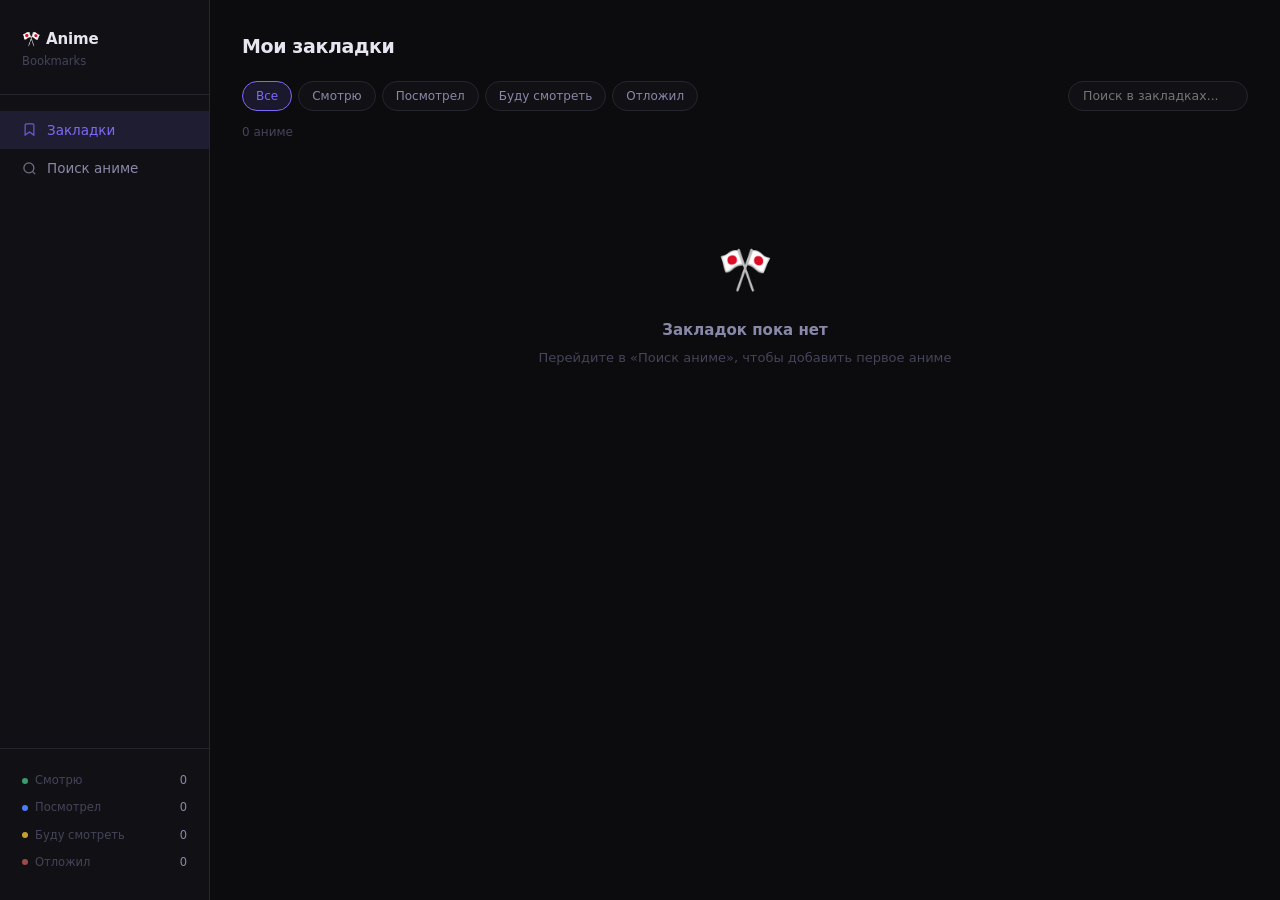
==== index.html @ b815ff3c "1.v2" ====
<!DOCTYPE html>
<html lang="ru">
<head>
  <meta charset="UTF-8" />
  <meta name="viewport" content="width=device-width, initial-scale=1.0" />
  <title>Anime Bookmarks</title>
  <link rel="stylesheet" href="./styles.css" />
</head>
<body>

<div class="layout">

  <!-- ── Sidebar ───────────────────────────────────────── -->
  <aside class="sidebar">
    <div class="sidebar-logo">
      <h1>🎌 Anime</h1>
      <span>Bookmarks</span>
    </div>

    <button class="nav-btn" data-page="bookmarks" onclick="switchPage('bookmarks')">
      <svg viewBox="0 0 24 24" fill="none" stroke="currentColor" stroke-width="2">
        <path d="M19 21l-7-5-7 5V5a2 2 0 0 1 2-2h10a2 2 0 0 1 2 2z"/>
      </svg>
      Закладки
    </button>

    <button class="nav-btn" data-page="search" onclick="switchPage('search')">
      <svg viewBox="0 0 24 24" fill="none" stroke="currentColor" stroke-width="2">
        <circle cx="11" cy="11" r="8"/>
        <path d="M21 21l-4.35-4.35"/>
      </svg>
      Поиск аниме
    </button>

    <div class="sidebar-stats" id="sidebar-stats">
      <div class="stat-row">
        <span class="stat-label"><span class="dot" style="background:var(--watching)"></span>Смотрю</span>
        <span class="stat-count" id="stat-watching">0</span>
      </div>
      <div class="stat-row">
        <span class="stat-label"><span class="dot" style="background:var(--completed)"></span>Посмотрел</span>
        <span class="stat-count" id="stat-completed">0</span>
      </div>
      <div class="stat-row">
        <span class="stat-label"><span class="dot" style="background:var(--plan)"></span>Буду смотреть</span>
        <span class="stat-count" id="stat-plan">0</span>
      </div>
      <div class="stat-row">
        <span class="stat-label"><span class="dot" style="background:var(--hold)"></span>Отложил</span>
        <span class="stat-count" id="stat-hold">0</span>
      </div>
    </div>
  </aside>

  <!-- ── Main ──────────────────────────────────────────── -->
  <main class="main">

    <!-- ── Bookmarks page ──────────────────────────────── -->
    <section class="page active" id="page-bookmarks">
      <h2 class="page-title">Мои закладки</h2>

      <!-- Status filter tabs -->
      <div class="chips" id="status-chips">
        <button class="chip active" data-status="all" onclick="filterStatus('all')">Все</button>
        <button class="chip" data-status="watching"  onclick="filterStatus('watching')">Смотрю</button>
        <button class="chip" data-status="completed" onclick="filterStatus('completed')">Посмотрел</button>
        <button class="chip" data-status="plan"      onclick="filterStatus('plan')">Буду смотреть</button>
        <button class="chip" data-status="hold"      onclick="filterStatus('hold')">Отложил</button>

        <div style="margin-left:auto">
          <input
            id="bm-search"
            type="text"
            placeholder="Поиск в закладках..."
            oninput="renderBookmarks()"
            style="background:var(--bg2);border:1px solid var(--border);border-radius:20px;padding:5px 14px;font-size:12.5px;outline:none;width:180px;color:var(--text);transition:border-color .15s"
            onfocus="this.style.borderColor='var(--accent)'"
            onblur="this.style.borderColor='var(--border)'"
          />
        </div>
      </div>

      <!-- Genre filter (filled dynamically) -->
      <div class="chips" id="bm-genre-chips" style="display:none">
        <span class="chips-label">Жанр:</span>
      </div>

      <div class="results-label" id="bm-count"></div>
      <div class="grid" id="bm-grid"></div>
    </section>

    <!-- ── Search page ─────────────────────────────────── -->
    <section class="page" id="page-search">
      <h2 class="page-title">Поиск аниме</h2>

      <div class="search-wrap">
        <input
          id="search-input"
          class="search-input"
          type="text"
          placeholder="Введите название аниме..."
          oninput="onSearchInput()"
        />
        <button class="search-clear" id="search-clear" onclick="clearSearch()">×</button>
      </div>

      <!-- Genre chips -->
      <div class="chips">
        <span class="chips-label">Жанр:</span>
        <button class="chip" data-gid="1"  onclick="toggleGenre(1,  'Action')">Action</button>
        <button class="chip" data-gid="2"  onclick="toggleGenre(2,  'Adventure')">Adventure</button>
        <button class="chip" data-gid="4"  onclick="toggleGenre(4,  'Comedy')">Comedy</button>
        <button class="chip" data-gid="8"  onclick="toggleGenre(8,  'Drama')">Drama</button>
        <button class="chip" data-gid="10" onclick="toggleGenre(10, 'Fantasy')">Fantasy</button>
        <button class="chip" data-gid="14" onclick="toggleGenre(14, 'Horror')">Horror</button>
        <button class="chip" data-gid="22" onclick="toggleGenre(22, 'Romance')">Romance</button>
        <button class="chip" data-gid="24" onclick="toggleGenre(24, 'Sci-Fi')">Sci-Fi</button>
        <button class="chip" data-gid="36" onclick="toggleGenre(36, 'Slice of Life')">Slice of Life</button>
        <button class="chip" data-gid="37" onclick="toggleGenre(37, 'Supernatural')">Supernatural</button>
        <button class="chip" data-gid="7"  onclick="toggleGenre(7,  'Mystery')">Mystery</button>
        <button class="chip" data-gid="40" onclick="toggleGenre(40, 'Psychological')">Psychological</button>
      </div>

      <div class="results-label" id="search-label">Топ аниме</div>
      <div class="grid" id="search-grid"></div>

      <div class="load-more" id="load-more-wrap" style="display:none">
        <button class="btn-more" onclick="loadMore()">Загрузить ещё</button>
      </div>
    </section>

  </main>
</div>

<!-- Toast container -->
<div class="toast-wrap" id="toast-wrap"></div>

<!-- ── Script ──────────────────────────────────────────────── -->
<script>
/* ═══════════════════════════════════════════
   STATE
═══════════════════════════════════════════ */
const DB_KEY = 'anime_bookmarks_v1';

let bookmarks = {};        // { [mal_id]: { ...anime, status } }
let currentPage = 'bookmarks';

// Search state
let searchQuery   = '';
let activeGenreId = null;
let activeGenreName = '';
let searchPage    = 1;
let searchHasMore = false;
let searchDebounce = null;

// Bookmarks filter
let bmStatus = 'all';
let bmGenre  = '';

/* ═══════════════════════════════════════════
   DB (localStorage)
═══════════════════════════════════════════ */
function loadDB() {
  try {
    bookmarks = JSON.parse(localStorage.getItem(DB_KEY)) || {};
  } catch {
    bookmarks = {};
  }
}

function saveDB() {
  localStorage.setItem(DB_KEY, JSON.stringify(bookmarks));
  updateStats();
}

/* ═══════════════════════════════════════════
   STATS
═══════════════════════════════════════════ */
function updateStats() {
  const counts = { watching: 0, completed: 0, plan: 0, hold: 0 };
  Object.values(bookmarks).forEach(b => {
    if (counts[b.status] !== undefined) counts[b.status]++;
  });
  document.getElementById('stat-watching').textContent  = counts.watching;
  document.getElementById('stat-completed').textContent = counts.completed;
  document.getElementById('stat-plan').textContent      = counts.plan;
  document.getElementById('stat-hold').textContent      = counts.hold;
}

/* ═══════════════════════════════════════════
   PAGE ROUTING
═══════════════════════════════════════════ */
function switchPage(page) {
  currentPage = page;
  document.querySelectorAll('.page').forEach(el => el.classList.remove('active'));
  document.getElementById('page-' + page).classList.add('active');

  document.querySelectorAll('.nav-btn').forEach(btn => {
    btn.classList.toggle('active', btn.dataset.page === page);
  });

  if (page === 'bookmarks') renderBookmarks();
  if (page === 'search')    { if (!document.getElementById('search-grid').children.length) fetchSearch(true); }
}

/* ═══════════════════════════════════════════
   JIKAN API
═══════════════════════════════════════════ */
const JIKAN = 'https://api.jikan.moe/v4';

async function jikanFetch(url) {
  const res = await fetch(url);
  if (!res.ok) throw new Error('API error');
  return res.json();
}

function normalizeAnime(a) {
  return {
    mal_id:  a.mal_id,
    title:   a.title,
    title_jp: a.title_japanese || '',
    image:   a.images?.jpg?.large_image_url || a.images?.jpg?.image_url || '',
    synopsis: a.synopsis || '',
    score:   a.score,
    episodes: a.episodes,
    year:    a.year || a.aired?.prop?.from?.year || null,
    genres:  (a.genres || []).map(g => g.name),
  };
}

async function fetchSearch(reset = false) {
  if (reset) {
    searchPage = 1;
    document.getElementById('search-grid').innerHTML = '<div class="loader">Загрузка...</div>';
  }

  let url;
  if (searchQuery.trim()) {
    url = `${JIKAN}/anime?q=${encodeURIComponent(searchQuery)}&page=${searchPage}&limit=20&sfw`;
    document.getElementById('search-label').textContent = `Результаты для «${searchQuery}»`;
  } else if (activeGenreId) {
    url = `${JIKAN}/anime?genres=${activeGenreId}&page=${searchPage}&limit=20&order_by=score&sort=desc`;
    document.getElementById('search-label').textContent = `Жанр: ${activeGenreName}`;
  } else {
    url = `${JIKAN}/top/anime?page=${searchPage}&limit=20`;
    document.getElementById('search-label').textContent = 'Топ аниме';
  }

  try {
    const data = await jikanFetch(url);
    const items = (data.data || []).map(normalizeAnime);
    searchHasMore = data.pagination?.has_next_page || false;

    if (reset) {
      document.getElementById('search-grid').innerHTML = '';
    }

    renderSearchResults(items);
    document.getElementById('load-more-wrap').style.display = searchHasMore ? 'flex' : 'none';
  } catch (err) {
    document.getElementById('search-grid').innerHTML = '<div class="empty"><div class="empty-icon">⚠️</div><h3>Ошибка загрузки</h3><p>Проверьте интернет-соединение</p></div>';
  }
}

function loadMore() {
  searchPage++;
  fetchSearch(false);
}

/* ═══════════════════════════════════════════
   SEARCH CONTROLS
═══════════════════════════════════════════ */
function onSearchInput() {
  const val = document.getElementById('search-input').value;
  searchQuery = val;
  document.getElementById('search-clear').classList.toggle('visible', !!val);

  // Clear genre when typing
  if (val && activeGenreId) {
    activeGenreId = null;
    document.querySelectorAll('.chip[data-gid]').forEach(c => c.classList.remove('active'));
  }

  clearTimeout(searchDebounce);
  searchDebounce = setTimeout(() => fetchSearch(true), 420);
}

function clearSearch() {
  searchQuery = '';
  document.getElementById('search-input').value = '';
  document.getElementById('search-clear').classList.remove('visible');
  fetchSearch(true);
}

function toggleGenre(id, name) {
  if (activeGenreId === id) {
    activeGenreId = null;
    activeGenreName = '';
    document.querySelector(`.chip[data-gid="${id}"]`).classList.remove('active');
  } else {
    if (activeGenreId) {
      document.querySelector(`.chip[data-gid="${activeGenreId}"]`)?.classList.remove('active');
    }
    activeGenreId = id;
    activeGenreName = name;
    document.querySelector(`.chip[data-gid="${id}"]`).classList.add('active');
    searchQuery = '';
    document.getElementById('search-input').value = '';
    document.getElementById('search-clear').classList.remove('visible');
  }
  fetchSearch(true);
}

/* ═══════════════════════════════════════════
   RENDER: SEARCH RESULTS
═══════════════════════════════════════════ */
function renderSearchResults(items) {
  const grid = document.getElementById('search-grid');

  if (items.length === 0 && searchPage === 1) {
    grid.innerHTML = '<div class="empty"><div class="empty-icon">🔍</div><h3>Ничего не найдено</h3></div>';
    return;
  }

  items.forEach(anime => {
    const bm = bookmarks[anime.mal_id];
    grid.appendChild(buildCard(anime, bm?.status || null, 'search'));
  });
}

/* ═══════════════════════════════════════════
   RENDER: BOOKMARKS PAGE
═══════════════════════════════════════════ */
function renderBookmarks() {
  const query = document.getElementById('bm-search').value.toLowerCase().trim();
  let items = Object.values(bookmarks);

  if (bmStatus !== 'all') items = items.filter(b => b.status === bmStatus);
  if (bmGenre)            items = items.filter(b => b.genres?.includes(bmGenre));
  if (query)              items = items.filter(b => b.title?.toLowerCase().includes(query) || b.title_jp?.toLowerCase().includes(query));

  // Sort by added (newest first — object key insertion order)
  items = items.reverse();

  const grid = document.getElementById('bm-grid');
  grid.innerHTML = '';

  document.getElementById('bm-count').textContent = items.length + ' аниме';

  if (items.length === 0) {
    grid.innerHTML = `
      <div class="empty" style="grid-column:1/-1">
        <div class="empty-icon">🎌</div>
        <h3>Закладок пока нет</h3>
        <p>${bmStatus !== 'all' || query || bmGenre ? 'Ничего не найдено по фильтрам' : 'Перейдите в «Поиск аниме», чтобы добавить первое аниме'}</p>
      </div>`;
    return;
  }

  items.forEach(anime => {
    grid.appendChild(buildCard(anime, anime.status, 'bookmarks'));
  });

  // Update genre chips from bookmarks
  updateBmGenreChips();
}

function updateBmGenreChips() {
  const allGenres = new Set();
  Object.values(bookmarks).forEach(b => (b.genres || []).forEach(g => allGenres.add(g)));

  const wrap = document.getElementById('bm-genre-chips');
  if (!allGenres.size) { wrap.style.display = 'none'; return; }
  wrap.style.display = 'flex';

  // Clear old chips (keep label)
  wrap.querySelectorAll('.chip').forEach(c => c.remove());

  [...allGenres].sort().forEach(g => {
    const btn = document.createElement('button');
    btn.className = 'chip' + (bmGenre === g ? ' active' : '');
    btn.textContent = g;
    btn.onclick = () => {
      bmGenre = bmGenre === g ? '' : g;
      renderBookmarks();
    };
    wrap.appendChild(btn);
  });
}

function filterStatus(status) {
  bmStatus = status;
  document.querySelectorAll('#status-chips .chip').forEach(c => {
    c.classList.toggle('active', c.dataset.status === status);
  });
  renderBookmarks();
}

/* ═══════════════════════════════════════════
   CARD BUILDER
═══════════════════════════════════════════ */
function buildCard(anime, status, context) {
  const card = document.createElement('div');
  card.className = 'card';
  card.dataset.malId = anime.mal_id;

  // Image
  if (anime.image) {
    const img = document.createElement('img');
    img.className = 'card-img';
    img.src = anime.image;
    img.alt = anime.title;
    img.loading = 'lazy';
    card.appendChild(img);
  } else {
    const ph = document.createElement('div');
    ph.className = 'card-img-ph';
    ph.textContent = '🎌';
    card.appendChild(ph);
  }

  // Body
  const body = document.createElement('div');
  body.className = 'card-body';

  const title = document.createElement('div');
  title.className = 'card-title';
  title.textContent = anime.title;
  body.appendChild(title);

  const meta = document.createElement('div');
  meta.className = 'card-meta';
  if (anime.score) {
    const score = document.createElement('span');
    score.className = 'card-score';
    score.textContent = '★ ' + anime.score;
    meta.appendChild(score);
  }
  if (anime.episodes) {
    const ep = document.createElement('span');
    ep.className = 'card-ep';
    ep.textContent = anime.episodes + ' эп.';
    meta.appendChild(ep);
  }
  if (anime.year) {
    const yr = document.createElement('span');
    yr.className = 'card-ep';
    yr.textContent = anime.year;
    meta.appendChild(yr);
  }
  body.appendChild(meta);

  if (anime.genres?.length) {
    const tags = document.createElement('div');
    tags.className = 'card-genres';
    anime.genres.slice(0, 3).forEach(g => {
      const tag = document.createElement('span');
      tag.className = 'genre-tag';
      tag.textContent = g;
      tags.appendChild(tag);
    });
    body.appendChild(tags);
  }

  card.appendChild(body);

  // Footer
  const footer = document.createElement('div');
  footer.className = 'card-footer';
  footer.appendChild(buildFooter(anime, status, context, footer));
  card.appendChild(footer);

  return card;
}

function buildFooter(anime, status, context, footerEl) {
  const frag = document.createDocumentFragment();

  if (!status) {
    // Not bookmarked → Add button
    const btn = document.createElement('button');
    btn.className = 'btn-add';
    btn.textContent = '+ Добавить';
    btn.onclick = () => {
      addBookmark(anime, 'plan');
      // Rebuild footer in place
      footerEl.innerHTML = '';
      footerEl.appendChild(buildFooter(anime, 'plan', context, footerEl));
      toast('Добавлено в «Буду смотреть»');
    };
    frag.appendChild(btn);
  } else {
    // Bookmarked → select + remove
    const sel = document.createElement('select');
    sel.className = 'status-select';
    sel.dataset.status = status;

    [
      ['watching',  'Смотрю'],
      ['completed', 'Посмотрел'],
      ['plan',      'Буду смотреть'],
      ['hold',      'Отложил'],
    ].forEach(([val, label]) => {
      const opt = document.createElement('option');
      opt.value = val;
      opt.textContent = label;
      if (val === status) opt.selected = true;
      sel.appendChild(opt);
    });

    sel.onchange = () => {
      setStatus(anime.mal_id, sel.value);
      sel.dataset.status = sel.value;
      toast('Статус обновлён');
      if (context === 'bookmarks') renderBookmarks();
    };

    const btnDel = document.createElement('button');
    btnDel.className = 'btn-remove';
    btnDel.textContent = '×';
    btnDel.title = 'Удалить';
    btnDel.onclick = () => {
      removeBookmark(anime.mal_id);
      footerEl.innerHTML = '';
      footerEl.appendChild(buildFooter(anime, null, context, footerEl));
      toast('Удалено из закладок');
      if (context === 'bookmarks') renderBookmarks();
    };

    frag.appendChild(sel);
    frag.appendChild(btnDel);
  }

  return frag;
}

/* ═══════════════════════════════════════════
   BOOKMARK CRUD
═══════════════════════════════════════════ */
function addBookmark(anime, status) {
  bookmarks[anime.mal_id] = { ...anime, status };
  saveDB();
}

function setStatus(malId, status) {
  if (bookmarks[malId]) {
    bookmarks[malId].status = status;
    saveDB();
  }
}

function removeBookmark(malId) {
  delete bookmarks[malId];
  saveDB();
}

/* ═══════════════════════════════════════════
   TOAST
═══════════════════════════════════════════ */
function toast(msg) {
  const wrap = document.getElementById('toast-wrap');
  const el = document.createElement('div');
  el.className = 'toast';
  el.textContent = msg;
  wrap.appendChild(el);
  setTimeout(() => el.remove(), 2400);
}

/* ═══════════════════════════════════════════
   INIT
═══════════════════════════════════════════ */
loadDB();
updateStats();
renderBookmarks();
switchPage('bookmarks');

// Kick off search page preload in background
setTimeout(() => fetchSearch(true), 200);
</script>
</body>
</html>
---- styles.css ----
/* ─── Reset ─────────────────────────────────────────────── */
*, *::before, *::after {
  box-sizing: border-box;
  margin: 0;
  padding: 0;
}

/* ─── Tokens ─────────────────────────────────────────────── */
:root {
  --bg:        #0c0c0f;
  --bg2:       #111115;
  --bg3:       #18181e;
  --bg4:       #202028;
  --border:    #26262f;
  --border2:   #32323e;
  --text:      #e6e6f0;
  --text2:     #8888a8;
  --text3:     #44445a;

  --accent:    #7c6af7;
  --accent-h:  #9580ff;
  --accent-d:  rgba(124,106,247,.13);

  --watching:  #3a9c6e;
  --completed: #4a7cf7;
  --plan:      #c4a030;
  --hold:      #9c4a4a;

  --r:  8px;
  --rs: 5px;
}

/* ─── Base ───────────────────────────────────────────────── */
html { font-size: 15px; }

body {
  background: var(--bg);
  color: var(--text);
  font-family: 'Inter', system-ui, -apple-system, sans-serif;
  line-height: 1.5;
  min-height: 100vh;
  -webkit-font-smoothing: antialiased;
}

button  { cursor: pointer; border: none; background: none; font: inherit; color: inherit; }
input, select { font: inherit; color: inherit; }
a { color: inherit; text-decoration: none; }

::-webkit-scrollbar       { width: 4px; }
::-webkit-scrollbar-track { background: var(--bg); }
::-webkit-scrollbar-thumb { background: var(--border2); border-radius: 2px; }

::selection { background: var(--accent-d); color: var(--accent-h); }

/* ─── Layout ─────────────────────────────────────────────── */
.layout {
  display: flex;
  min-height: 100vh;
}

/* ─── Sidebar ────────────────────────────────────────────── */
.sidebar {
  width: 210px;
  flex-shrink: 0;
  background: var(--bg2);
  border-right: 1px solid var(--border);
  display: flex;
  flex-direction: column;
  padding: 28px 0 24px;
  position: sticky;
  top: 0;
  height: 100vh;
  overflow-y: auto;
}

.sidebar-logo {
  padding: 0 22px 24px;
  border-bottom: 1px solid var(--border);
  margin-bottom: 16px;
}

.sidebar-logo h1 {
  font-size: 15px;
  font-weight: 700;
  letter-spacing: -0.01em;
}

.sidebar-logo span {
  font-size: 11.5px;
  color: var(--text3);
  display: block;
  margin-top: 2px;
}

/* Nav buttons */
.nav-btn {
  display: flex;
  align-items: center;
  gap: 10px;
  width: 100%;
  text-align: left;
  padding: 9px 22px;
  font-size: 13.5px;
  color: var(--text2);
  border-radius: 0;
  transition: color .12s, background .12s;
}
.nav-btn:hover {
  color: var(--text);
  background: var(--bg3);
}
.nav-btn.active {
  color: var(--accent);
  background: var(--accent-d);
}
.nav-btn svg {
  width: 15px;
  height: 15px;
  flex-shrink: 0;
  opacity: .8;
}

/* Stats block */
.sidebar-stats {
  margin-top: auto;
  padding: 18px 22px 0;
  border-top: 1px solid var(--border);
}

.stat-row {
  display: flex;
  justify-content: space-between;
  align-items: center;
  padding: 5px 0;
}

.stat-label {
  display: flex;
  align-items: center;
  gap: 7px;
  font-size: 11.5px;
  color: var(--text3);
}

.dot {
  width: 6px;
  height: 6px;
  border-radius: 50%;
  flex-shrink: 0;
}

.stat-count {
  font-size: 11.5px;
  color: var(--text2);
  font-variant-numeric: tabular-nums;
}

/* ─── Main content ───────────────────────────────────────── */
.main {
  flex: 1;
  min-width: 0;
  overflow-y: auto;
}

.page {
  padding: 32px 32px 48px;
  max-width: 1160px;
  display: none;
}

.page.active { display: block; }

.page-title {
  font-size: 19px;
  font-weight: 700;
  letter-spacing: -0.02em;
  margin-bottom: 20px;
}

/* ─── Search bar ─────────────────────────────────────────── */
.search-wrap {
  position: relative;
  margin-bottom: 14px;
}

.search-input {
  width: 100%;
  background: var(--bg2);
  border: 1px solid var(--border);
  border-radius: var(--r);
  padding: 10px 40px 10px 14px;
  font-size: 14px;
  color: var(--text);
  outline: none;
  transition: border-color .15s;
}

.search-input::placeholder { color: var(--text3); }
.search-input:focus { border-color: var(--accent); }

.search-clear {
  position: absolute;
  right: 12px;
  top: 50%;
  transform: translateY(-50%);
  font-size: 20px;
  line-height: 1;
  color: var(--text3);
  display: none;
}

.search-clear:hover { color: var(--text2); }
.search-clear.visible { display: block; }

/* ─── Chips (genre / status filter) ─────────────────────── */
.chips {
  display: flex;
  flex-wrap: wrap;
  gap: 6px;
  margin-bottom: 12px;
  align-items: center;
}

.chips-label {
  font-size: 11.5px;
  color: var(--text3);
  margin-right: 4px;
}

.chip {
  font-size: 12px;
  padding: 5px 13px;
  border-radius: 20px;
  border: 1px solid var(--border);
  background: var(--bg2);
  color: var(--text2);
  transition: all .12s;
}

.chip:hover {
  border-color: var(--border2);
  color: var(--text);
}

.chip.active {
  background: var(--accent-d);
  border-color: var(--accent);
  color: var(--accent);
}

/* Status chips with colours */
.chip[data-status="watching"].active   { background: rgba(58,156,110,.12); border-color: var(--watching);  color: var(--watching); }
.chip[data-status="completed"].active  { background: rgba(74,124,247,.12); border-color: var(--completed); color: var(--completed); }
.chip[data-status="plan"].active       { background: rgba(196,160,48,.12); border-color: var(--plan);      color: var(--plan); }
.chip[data-status="hold"].active       { background: rgba(156,74,74,.12);  border-color: var(--hold);      color: var(--hold); }

/* ─── Grid ───────────────────────────────────────────────── */
.grid {
  display: grid;
  grid-template-columns: repeat(auto-fill, minmax(158px, 1fr));
  gap: 16px;
  margin-top: 16px;
}

/* ─── Anime Card ─────────────────────────────────────────── */
.card {
  background: var(--bg2);
  border: 1px solid var(--border);
  border-radius: var(--r);
  overflow: hidden;
  display: flex;
  flex-direction: column;
  transition: border-color .15s, transform .15s;
}

.card:hover {
  border-color: var(--border2);
  transform: translateY(-2px);
}

.card-img {
  width: 100%;
  aspect-ratio: 2/3;
  object-fit: cover;
  display: block;
  background: var(--bg3);
}

.card-img-ph {
  width: 100%;
  aspect-ratio: 2/3;
  background: var(--bg3);
  display: flex;
  align-items: center;
  justify-content: center;
  font-size: 34px;
  color: var(--text3);
}

.card-body {
  padding: 11px;
  flex: 1;
  display: flex;
  flex-direction: column;
  gap: 6px;
}

.card-title {
  font-size: 12.5px;
  font-weight: 600;
  line-height: 1.35;
  display: -webkit-box;
  -webkit-line-clamp: 2;
  -webkit-box-orient: vertical;
  overflow: hidden;
}

.card-meta {
  display: flex;
  align-items: center;
  gap: 7px;
  flex-wrap: wrap;
}

.card-score {
  font-size: 11.5px;
  color: #d4a040;
  font-weight: 600;
}

.card-ep {
  font-size: 11px;
  color: var(--text3);
}

.card-genres {
  display: flex;
  flex-wrap: wrap;
  gap: 4px;
}

.genre-tag {
  font-size: 10.5px;
  padding: 2px 7px;
  background: var(--bg3);
  border: 1px solid var(--border);
  border-radius: 20px;
  color: var(--text3);
}

.card-footer {
  padding: 9px 11px;
  border-top: 1px solid var(--border);
  display: flex;
  gap: 6px;
}

/* Add button */
.btn-add {
  flex: 1;
  padding: 7px 10px;
  background: var(--accent-d);
  color: var(--accent);
  border: 1px solid var(--accent);
  border-radius: var(--rs);
  font-size: 12px;
  font-weight: 500;
  transition: background .15s, color .15s;
}

.btn-add:hover {
  background: var(--accent);
  color: #fff;
}

/* Status select */
.status-select {
  flex: 1;
  background: var(--bg3);
  border: 1px solid var(--border2);
  border-radius: var(--rs);
  padding: 6px 26px 6px 9px;
  font-size: 11.5px;
  color: var(--text2);
  cursor: pointer;
  appearance: none;
  -webkit-appearance: none;
  background-image: url("data:image/svg+xml,%3Csvg xmlns='http://www.w3.org/2000/svg' width='12' height='12' viewBox='0 0 24 24' fill='none' stroke='%2388889a' stroke-width='2'%3E%3Cpath d='M6 9l6 6 6-6'/%3E%3C/svg%3E");
  background-repeat: no-repeat;
  background-position: right 8px center;
  transition: border-color .15s;
  outline: none;
}

.status-select:focus { border-color: var(--accent); }

.status-select[data-status="watching"]  { border-color: var(--watching);  color: var(--watching); }
.status-select[data-status="completed"] { border-color: var(--completed); color: var(--completed); }
.status-select[data-status="plan"]      { border-color: var(--plan);      color: var(--plan); }
.status-select[data-status="hold"]      { border-color: var(--hold);      color: var(--hold); }

/* Remove button */
.btn-remove {
  padding: 6px 9px;
  background: var(--bg3);
  border: 1px solid var(--border);
  border-radius: var(--rs);
  font-size: 18px;
  color: var(--text3);
  line-height: 1;
  transition: all .12s;
}

.btn-remove:hover {
  background: rgba(156,74,74,.15);
  border-color: var(--hold);
  color: var(--hold);
}

/* ─── Empty state ────────────────────────────────────────── */
.empty {
  padding: 80px 20px;
  text-align: center;
  color: var(--text3);
}

.empty-icon { font-size: 44px; margin-bottom: 16px; }

.empty h3 {
  font-size: 15px;
  font-weight: 600;
  color: var(--text2);
  margin-bottom: 6px;
}

.empty p { font-size: 13px; line-height: 1.6; }

/* ─── Loader ─────────────────────────────────────────────── */
.loader {
  padding: 60px 20px;
  text-align: center;
  font-size: 13px;
  color: var(--text3);
}

/* ─── Load more ──────────────────────────────────────────── */
.load-more {
  display: flex;
  justify-content: center;
  margin-top: 28px;
}

.btn-more {
  padding: 10px 28px;
  background: var(--bg2);
  border: 1px solid var(--border);
  border-radius: var(--r);
  font-size: 13px;
  color: var(--text2);
  transition: all .15s;
}

.btn-more:hover {
  border-color: var(--accent);
  color: var(--accent);
}

/* ─── Results label ──────────────────────────────────────── */
.results-label {
  font-size: 12px;
  color: var(--text3);
  margin-top: 4px;
}

/* ─── Toast ──────────────────────────────────────────────── */
.toast-wrap {
  position: fixed;
  bottom: 24px;
  right: 24px;
  display: flex;
  flex-direction: column;
  gap: 8px;
  z-index: 999;
  pointer-events: none;
}

.toast {
  background: var(--bg3);
  border: 1px solid var(--border2);
  border-radius: var(--r);
  padding: 10px 16px;
  font-size: 12.5px;
  color: var(--text);
  animation: toast-in .2s ease;
  pointer-events: auto;
}

@keyframes toast-in {
  from { opacity: 0; transform: translateY(8px); }
  to   { opacity: 1; transform: translateY(0); }
}

/* ─── Mobile ─────────────────────────────────────────────── */
@media (max-width: 640px) {
  .layout { flex-direction: column; }

  .sidebar {
    width: 100%;
    height: auto;
    position: sticky;
    top: 0;
    flex-direction: row;
    padding: 12px 16px;
    align-items: center;
    gap: 6px;
    z-index: 10;
    overflow-x: auto;
    overflow-y: hidden;
  }

  .sidebar-logo {
    padding: 0;
    border: none;
    margin: 0;
    flex-shrink: 0;
  }

  .sidebar-logo h1 { font-size: 14px; }
  .sidebar-logo span { display: none; }

  .sidebar-stats { display: none; }

  .nav-btn {
    padding: 7px 12px;
    border-radius: var(--rs);
    font-size: 12.5px;
    white-space: nowrap;
    flex-shrink: 0;
  }

  .page { padding: 20px 16px 48px; }

  .grid { grid-template-columns: repeat(auto-fill, minmax(140px, 1fr)); gap: 12px; }
}
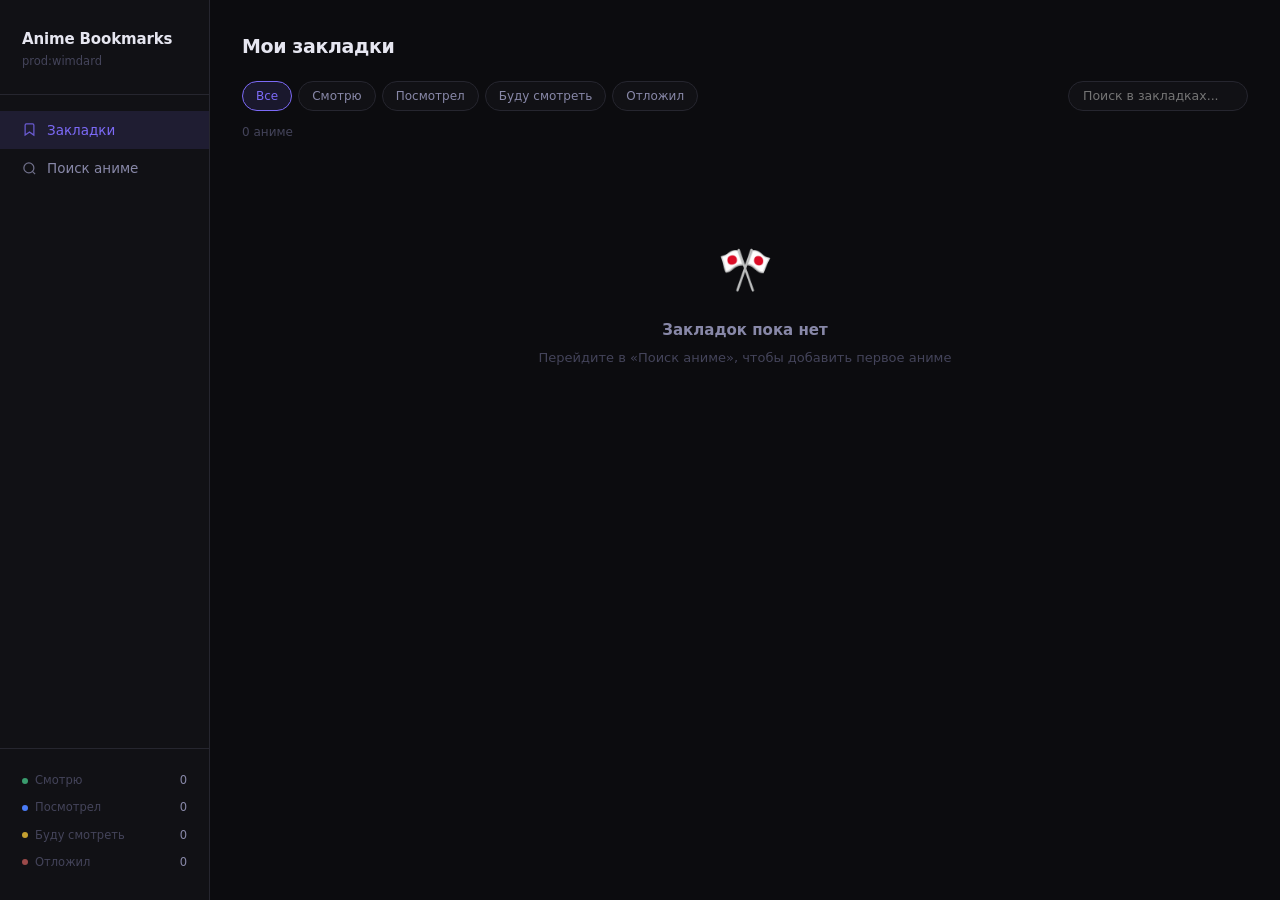
==== commit 166a736f: "Update index.html" ====
--- a/index.html
+++ b/index.html
@@ -13,8 +13,8 @@
   <!-- ── Sidebar ───────────────────────────────────────── -->
   <aside class="sidebar">
     <div class="sidebar-logo">
-      <h1>🎌 Anime</h1>
-      <span>Bookmarks</span>
+      <h1> Anime Bookmarks</h1>
+      <span>prod:wimdard</span>
     </div>
 
     <button class="nav-btn" data-page="bookmarks" onclick="switchPage('bookmarks')">
